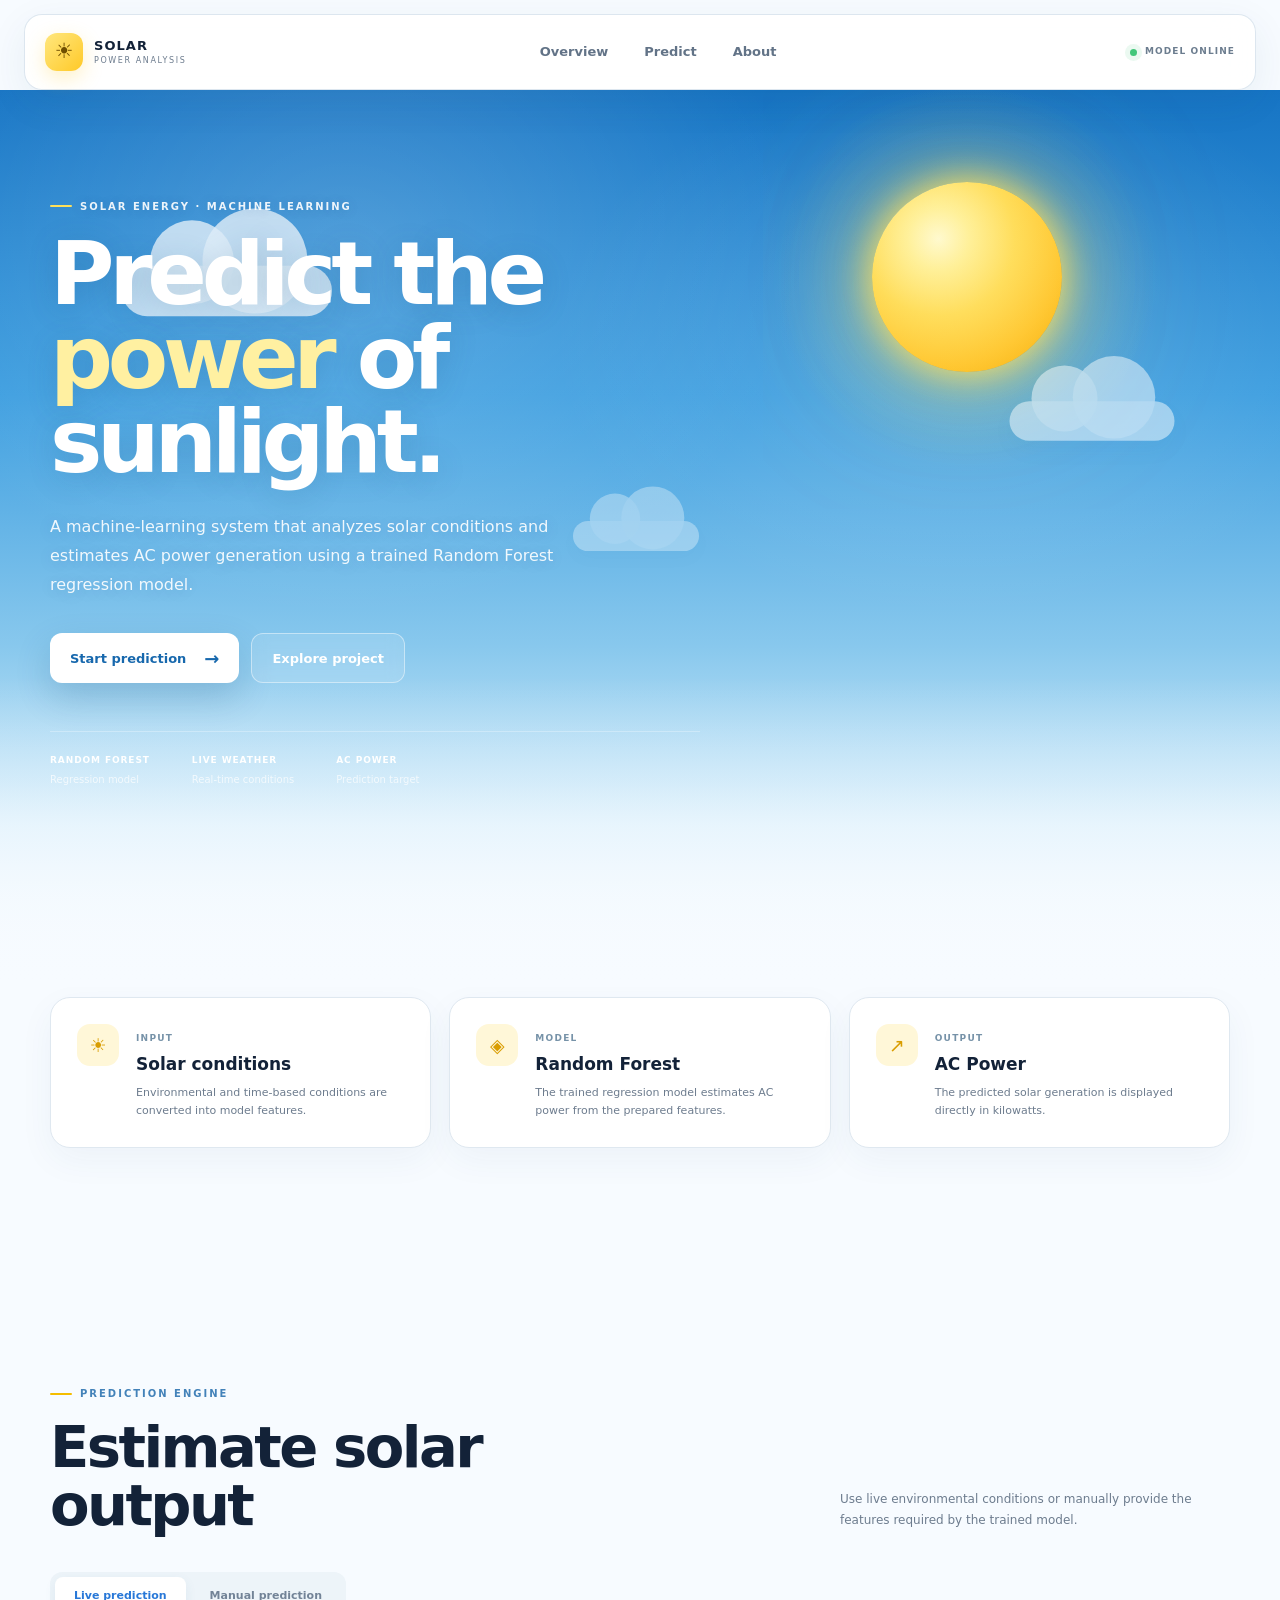
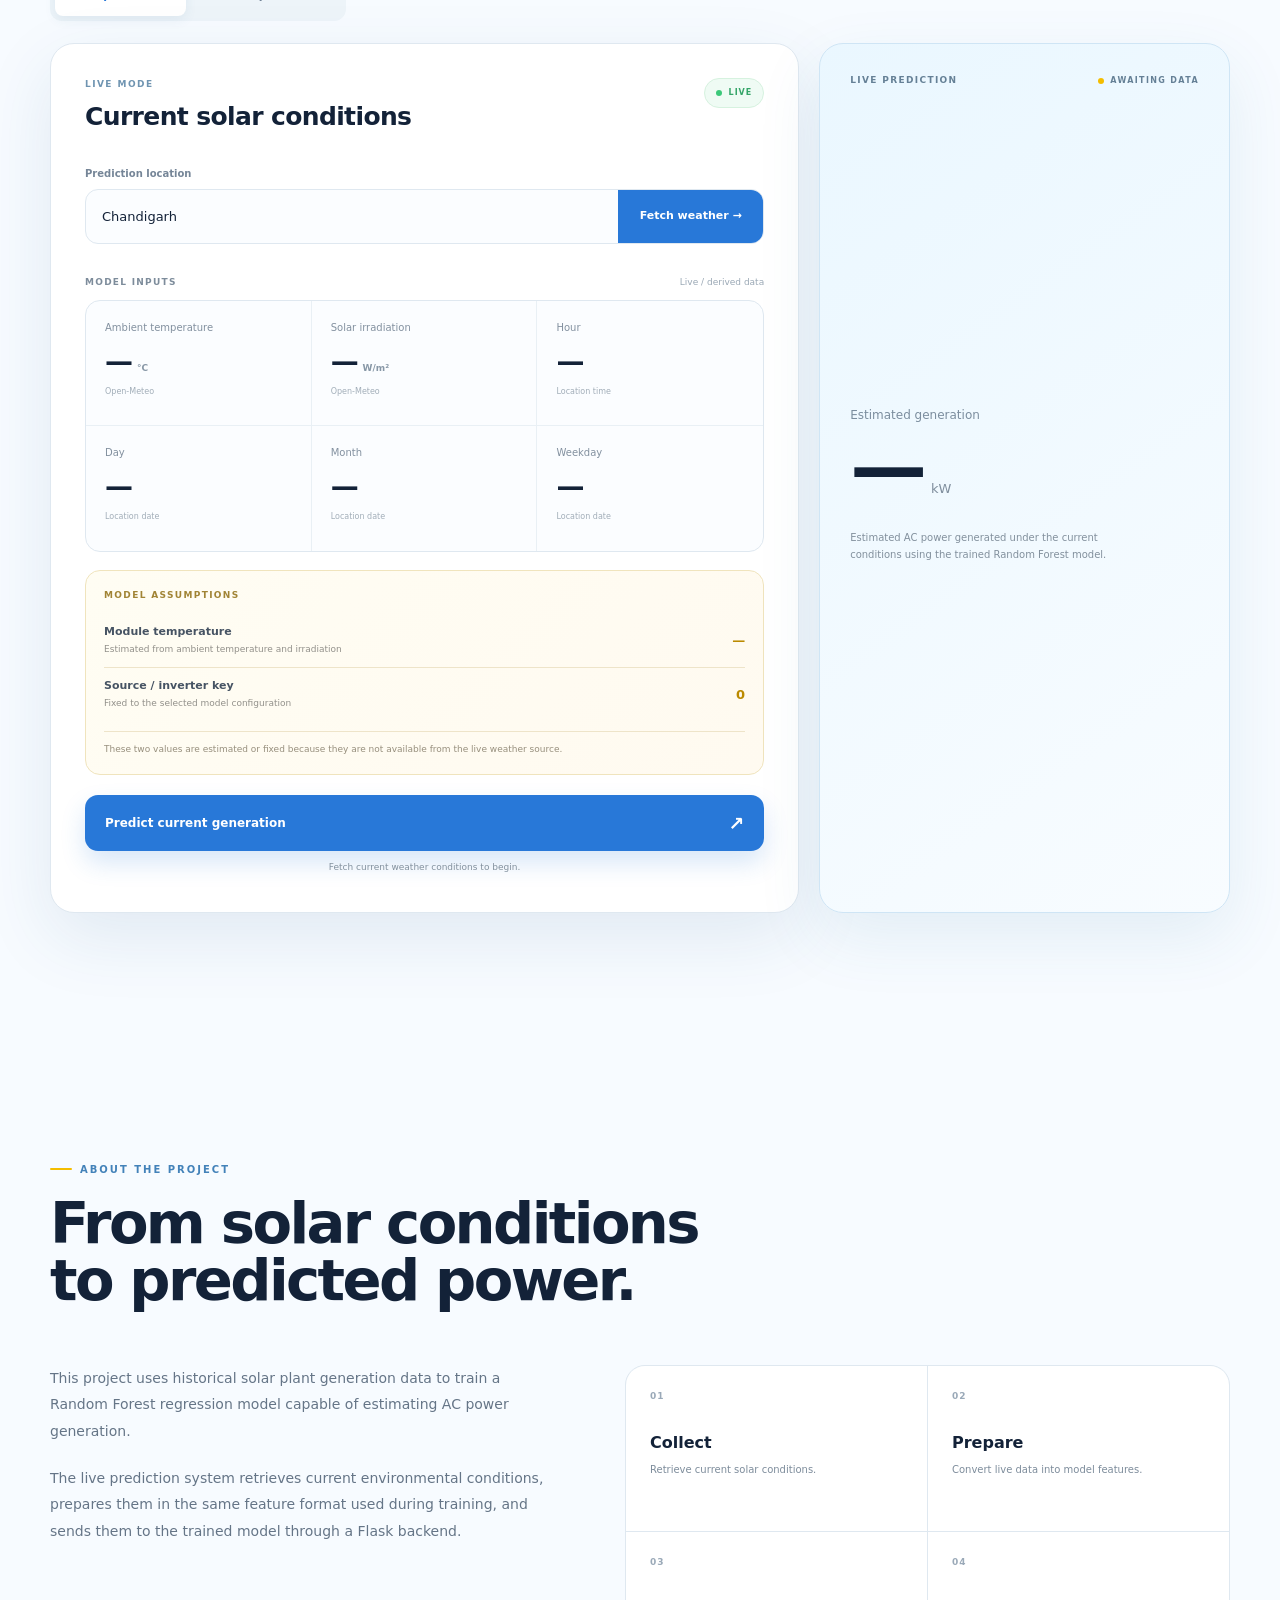
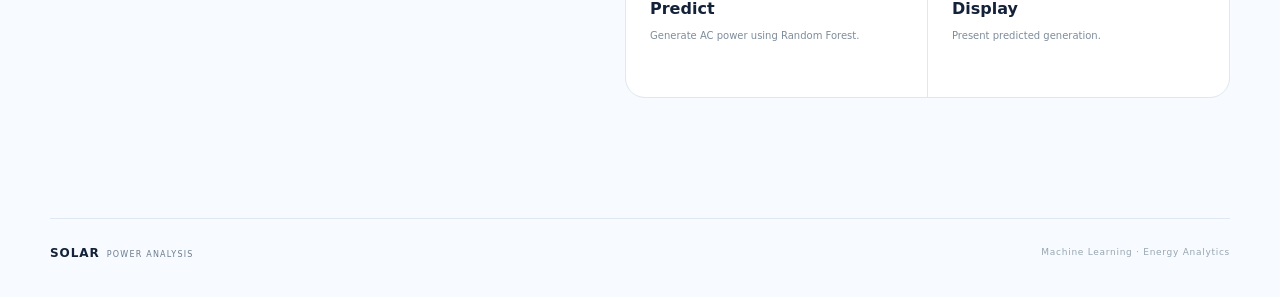
==== frontend/index.html @ efbb0b4e "Add" ====
<!DOCTYPE html>
<html lang="en">

<head>
    <meta charset="UTF-8">
    <meta name="viewport" content="width=device-width, initial-scale=1.0">

    <title>Solar Power Generation Analysis</title>

    <link rel="stylesheet" href="style.css">
</head>

<body>

    <!-- =========================
         NAVIGATION
    ========================== -->

    <header class="navbar">

        <a href="#overview" class="brand">

            <div class="brand-icon">
                ☀
            </div>

            <div class="brand-text">
                <strong>SOLAR</strong>
                <span>POWER ANALYSIS</span>
            </div>

        </a>


        <nav class="nav-links">

            <a href="#overview">
                Overview
            </a>

            <a href="#prediction">
                Predict
            </a>

            <a href="#about">
                About
            </a>

        </nav>


        <div class="nav-status">
            <span></span>
            MODEL ONLINE
        </div>

    </header>


    <main>

        <!-- =========================
             HERO / OVERVIEW
        ========================== -->

        <section class="hero" id="overview">

            <!-- Sky background -->

            <div class="hero-sky"></div>


            <!-- Sun -->

            <div class="hero-sun">

                <div class="hero-sun-glow"></div>

            </div>


            <!-- Clouds -->

            <div class="hero-cloud hero-cloud-one"></div>

            <div class="hero-cloud hero-cloud-two"></div>

            <div class="hero-cloud hero-cloud-three"></div>


            <!-- Hero content -->

            <div class="hero-content">

                <div class="eyebrow">
                    SOLAR ENERGY · MACHINE LEARNING
                </div>


                <h1>
                    Predict the
                    <span>power</span>
                    of sunlight.
                </h1>


                <p class="hero-description">
                    A machine-learning system that analyzes solar
                    conditions and estimates AC power generation
                    using a trained Random Forest regression model.
                </p>


                <div class="hero-actions">

                    <a
                        href="#prediction"
                        class="primary-button">

                        Start prediction

                        <span>→</span>

                    </a>


                    <a
                        href="#about"
                        class="secondary-button">

                        Explore project

                    </a>

                </div>


                <div class="hero-meta">

                    <div>

                        <strong>
                            RANDOM FOREST
                        </strong>

                        <span>
                            Regression model
                        </span>

                    </div>


                    <div>

                        <strong>
                            LIVE WEATHER
                        </strong>

                        <span>
                            Real-time conditions
                        </span>

                    </div>


                    <div>

                        <strong>
                            AC POWER
                        </strong>

                        <span>
                            Prediction target
                        </span>

                    </div>

                </div>

            </div>

        </section>


        <!-- =========================
             OVERVIEW CARDS
        ========================== -->

        <section class="overview-cards">

            <div class="overview-card">

                <div class="overview-icon">
                    ☀
                </div>

                <div>

                    <span>
                        INPUT
                    </span>

                    <h3>
                        Solar conditions
                    </h3>

                    <p>
                        Environmental and time-based conditions
                        are converted into model features.
                    </p>

                </div>

            </div>


            <div class="overview-card">

                <div class="overview-icon">
                    ◈
                </div>

                <div>

                    <span>
                        MODEL
                    </span>

                    <h3>
                        Random Forest
                    </h3>

                    <p>
                        The trained regression model estimates
                        AC power from the prepared features.
                    </p>

                </div>

            </div>


            <div class="overview-card">

                <div class="overview-icon">
                    ↗
                </div>

                <div>

                    <span>
                        OUTPUT
                    </span>

                    <h3>
                        AC Power
                    </h3>

                    <p>
                        The predicted solar generation is displayed
                        directly in kilowatts.
                    </p>

                </div>

            </div>

        </section>


        <!-- =========================
             PREDICTION
        ========================== -->

        <section
            class="prediction-section"
            id="prediction">


            <div class="section-intro">

                <div>

                    <div class="eyebrow">
                        PREDICTION ENGINE
                    </div>

                    <h2>
                        Estimate solar output
                    </h2>

                </div>


                <p>
                    Use live environmental conditions or manually
                    provide the features required by the trained model.
                </p>

            </div>


            <!-- =========================
                 TABS
            ========================== -->

            <div class="prediction-tabs">

                <button
                    class="prediction-tab active"
                    data-mode="live"
                    type="button">

                    Live prediction

                </button>


                <button
                    class="prediction-tab"
                    data-mode="manual"
                    type="button">

                    Manual prediction

                </button>

            </div>


            <!-- =========================
                 LIVE PANEL
            ========================== -->

            <div
                class="prediction-panel active"
                id="live-panel">


                <div class="prediction-layout">


                    <!-- =========================
                         LIVE INPUT CARD
                    ========================== -->

                    <div class="live-input-card">


                        <div class="card-top">

                            <div>

                                <span class="card-label">
                                    LIVE MODE
                                </span>

                                <h3>
                                    Current solar conditions
                                </h3>

                            </div>


                            <span class="live-badge">

                                <i></i>

                                LIVE

                            </span>

                        </div>


                        <!-- Location -->

                        <label class="field-label">
                            Prediction location
                        </label>


                        <div class="location-control">

                            <input
                                type="text"
                                id="location"
                                value="Chandigarh"
                                placeholder="Enter city">


                            <button
                                id="weatherButton"
                                type="button">

                                Fetch weather

                                <span>
                                    →
                                </span>

                            </button>

                        </div>


                        <!-- Model input heading -->

                        <div class="data-heading">

                            <div>
                                MODEL INPUTS
                            </div>

                            <span>
                                Live / derived data
                            </span>

                        </div>


                        <!-- =========================
                             INPUT GRID
                        ========================== -->

                        <div class="input-data-grid">


                            <!-- Ambient Temperature -->

                            <div class="live-data-item">

                                <span>
                                    Ambient temperature
                                </span>

                                <strong>

                                    <b id="liveTemperature">
                                        —
                                    </b>

                                    <small>
                                        °C
                                    </small>

                                </strong>

                                <em>
                                    Open-Meteo
                                </em>

                            </div>


                            <!-- Irradiation -->

                            <div class="live-data-item">

                                <span>
                                    Solar irradiation
                                </span>

                                <strong>

                                    <b id="liveIrradiation">
                                        —
                                    </b>

                                    <small>
                                        W/m²
                                    </small>

                                </strong>

                                <em>
                                    Open-Meteo
                                </em>

                            </div>


                            <!-- Hour -->

                            <div class="live-data-item">

                                <span>
                                    Hour
                                </span>

                                <strong>

                                    <b id="liveHour">
                                        —
                                    </b>

                                </strong>

                                <em>
                                    Location time
                                </em>

                            </div>


                            <!-- Day -->

                            <div class="live-data-item">

                                <span>
                                    Day
                                </span>

                                <strong>

                                    <b id="liveDay">
                                        —
                                    </b>

                                </strong>

                                <em>
                                    Location date
                                </em>

                            </div>


                            <!-- Month -->

                            <div class="live-data-item">

                                <span>
                                    Month
                                </span>

                                <strong>

                                    <b id="liveMonth">
                                        —
                                    </b>

                                </strong>

                                <em>
                                    Location date
                                </em>

                            </div>


                            <!-- Weekday -->

                            <div class="live-data-item">

                                <span>
                                    Weekday
                                </span>

                                <strong>

                                    <b id="liveWeekday">
                                        —
                                    </b>

                                </strong>

                                <em>
                                    Location date
                                </em>

                            </div>

                        </div>


                        <!-- =========================
                             ASSUMPTIONS
                        ========================== -->

                        <div class="assumption-box">


                            <div class="assumption-title">
                                MODEL ASSUMPTIONS
                            </div>


                            <!-- Module temperature -->

                            <div class="assumption-item">

                                <div>

                                    <strong>
                                        Module temperature
                                    </strong>

                                    <span>
                                        Estimated from ambient
                                        temperature and irradiation
                                    </span>

                                </div>

                                <b
                                    id="assumedModuleTemperature">
                                    —
                                </b>

                            </div>


                            <!-- Source key -->

                            <div class="assumption-item">

                                <div>

                                    <strong>
                                        Source / inverter key
                                    </strong>

                                    <span>
                                        Fixed to the selected
                                        model configuration
                                    </span>

                                </div>

                                <b id="assumedSourceKey">
                                    0
                                </b>

                            </div>


                            <p class="assumption-note">

                                These two values are estimated or fixed
                                because they are not available from the
                                live weather source.

                            </p>

                        </div>


                        <!-- Prediction button -->

                        <button
                            class="large-predict-button"
                            id="livePredict"
                            type="button">

                            <span>
                                Predict current generation
                            </span>

                            <span>
                                ↗
                            </span>

                        </button>


                        <p
                            class="live-message"
                            id="liveMessage">

                            Fetch current weather conditions
                            to begin.

                        </p>

                    </div>


                    <!-- =========================
                         LIVE RESULT
                    ========================== -->

                    <div class="prediction-result">


                        <div class="result-top">

                            <span>
                                LIVE PREDICTION
                            </span>


                            <div>

                                <i></i>

                                AWAITING DATA

                            </div>

                        </div>


                        <div class="result-content">

                            <span class="result-caption">
                                Estimated generation
                            </span>


                            <div class="result-number">

                                <strong id="liveResult">
                                    —
                                </strong>

                                <span>
                                    kW
                                </span>

                            </div>


                            <p>
                                Estimated AC power generated under
                                the current conditions using the
                                trained Random Forest model.
                            </p>

                        </div>

                    </div>

                </div>

            </div>


            <!-- =========================
                 MANUAL PANEL
            ========================== -->

            <div
                class="prediction-panel"
                id="manual-panel">


                <div class="manual-layout">


                    <!-- Manual input -->

                    <div class="manual-card">


                        <div class="card-top">

                            <div>

                                <span class="card-label">
                                    MANUAL MODE
                                </span>

                                <h3>
                                    Enter model inputs
                                </h3>

                            </div>


                            <span class="card-number">
                                02
                            </span>

                        </div>


                        <div class="manual-grid">


                            <!-- Ambient -->

                            <div class="manual-field">

                                <label>
                                    Ambient temperature
                                </label>

                                <div>

                                    <input
                                        type="number"
                                        id="ambientTemperature"
                                        placeholder="Enter temperature"
                                        step="0.1">

                                    <span>
                                        °C
                                    </span>

                                </div>

                            </div>


                            <!-- Module -->

                            <div class="manual-field">

                                <label>
                                    Module temperature
                                </label>

                                <div>

                                    <input
                                        type="number"
                                        id="moduleTemperature"
                                        placeholder="Enter temperature"
                                        step="0.1">

                                    <span>
                                        °C
                                    </span>

                                </div>

                            </div>


                            <!-- Irradiation -->

                            <div class="manual-field">

                                <label>
                                    Irradiation
                                </label>

                                <div>

                                    <input
                                        type="number"
                                        id="irradiation"
                                        placeholder="0.00 – 1.22"
                                        step="0.01">

                                    <span>
                                        kW/m²
                                    </span>

                                </div>

                            </div>


                            <!-- Hour -->

                            <div class="manual-field">

                                <label>
                                    Hour
                                </label>

                                <div>

                                    <input
                                        type="number"
                                        id="hour"
                                        placeholder="0 – 23"
                                        min="0"
                                        max="23">

                                </div>

                            </div>


                            <!-- Day -->

                            <div class="manual-field">

                                <label>
                                    Day
                                </label>

                                <div>

                                    <input
                                        type="number"
                                        id="day"
                                        placeholder="1 – 31"
                                        min="1"
                                        max="31">

                                </div>

                            </div>


                            <!-- Month -->

                            <div class="manual-field">

                                <label>
                                    Month
                                </label>

                                <div>

                                    <input
                                        type="number"
                                        id="month"
                                        placeholder="1 – 12"
                                        min="1"
                                        max="12">

                                </div>

                            </div>


                            <!-- Weekday -->

                            <div class="manual-field">

                                <label>
                                    Weekday
                                </label>

                                <div>

                                    <input
                                        type="number"
                                        id="weekday"
                                        placeholder="0 – 6"
                                        min="0"
                                        max="6">

                                </div>

                            </div>


                            <!-- Weekend -->

                            <div class="manual-field">

                                <label>
                                    Weekend
                                </label>

                                <div>

                                    <select id="isWeekend">

                                        <option
                                            value=""
                                            selected
                                            disabled>

                                            Select

                                        </option>

                                        <option value="0">
                                            No — weekday
                                        </option>

                                        <option value="1">
                                            Yes — weekend
                                        </option>

                                    </select>

                                </div>

                            </div>


                            <!-- Source key -->

                            <div class="manual-field">

                                <label>
                                    Source key
                                </label>

                                <div>

                                    <input
                                        type="number"
                                        id="sourceKey"
                                        placeholder="Enter source key">

                                </div>

                            </div>

                        </div>


                        <button
                            class="large-predict-button"
                            id="manualPredict"
                            type="button">

                            <span>
                                Run prediction
                            </span>

                            <span>
                                ↗
                            </span>

                        </button>

                    </div>


                    <!-- Manual result -->

                    <div
                        class="prediction-result manual-result-box">


                        <div class="result-top">

                            <span>
                                MODEL OUTPUT
                            </span>


                            <div>

                                <i></i>

                                READY

                            </div>

                        </div>


                        <div class="result-content">

                            <span class="result-caption">
                                Predicted AC power
                            </span>


                            <div class="result-number">

                                <strong id="manualResult">
                                    —
                                </strong>

                                <span>
                                    kW
                                </span>

                            </div>


                            <p id="manualMessage">
                                Enter the model inputs to
                                generate a prediction.
                            </p>

                        </div>

                    </div>

                </div>

            </div>

        </section>


        <!-- =========================
             ABOUT
        ========================== -->

        <section
            class="about-section"
            id="about">


            <div class="about-heading">

                <div class="eyebrow">
                    ABOUT THE PROJECT
                </div>


                <h2>
                    From solar conditions
                    to predicted power.
                </h2>

            </div>


            <div class="about-grid">


                <div class="about-main">

                    <p>
                        This project uses historical solar plant
                        generation data to train a Random Forest
                        regression model capable of estimating
                        AC power generation.
                    </p>


                    <p>
                        The live prediction system retrieves current
                        environmental conditions, prepares them in
                        the same feature format used during training,
                        and sends them to the trained model through
                        a Flask backend.
                    </p>

                </div>


                <div class="about-steps">


                    <div>

                        <span>
                            01
                        </span>

                        <strong>
                            Collect
                        </strong>

                        <p>
                            Retrieve current solar conditions.
                        </p>

                    </div>


                    <div>

                        <span>
                            02
                        </span>

                        <strong>
                            Prepare
                        </strong>

                        <p>
                            Convert live data into model features.
                        </p>

                    </div>


                    <div>

                        <span>
                            03
                        </span>

                        <strong>
                            Predict
                        </strong>

                        <p>
                            Generate AC power using Random Forest.
                        </p>

                    </div>


                    <div>

                        <span>
                            04
                        </span>

                        <strong>
                            Display
                        </strong>

                        <p>
                            Present predicted generation.
                        </p>

                    </div>

                </div>

            </div>

        </section>

    </main>


    <!-- =========================
         FOOTER
    ========================== -->

    <footer>

        <div>

            <strong>
                SOLAR
            </strong>

            <span>
                POWER ANALYSIS
            </span>

        </div>


        <p>
            Machine Learning · Energy Analytics
        </p>

    </footer>


    <script src="script.js"></script>

</body>

</html>
---- frontend/style.css ----
/* =========================================
   RESET
========================================= */

* {
    margin: 0;
    padding: 0;
    box-sizing: border-box;
}

html {
    scroll-behavior: auto;
}

body {
    font-family:
        Inter,
        ui-sans-serif,
        system-ui,
        -apple-system,
        BlinkMacSystemFont,
        "Segoe UI",
        sans-serif;

    background: #f7fbff;

    color: #132238;

    line-height: 1.5;

    overflow-x: hidden;
}

a {
    color: inherit;
    text-decoration: none;
}

button,
input,
select {
    font: inherit;
}


/* =========================================
   VARIABLES
========================================= */

:root {

    --navy: #132238;

    --blue: #2878d8;

    --blue-dark: #1559ad;

    --sky: #eaf6ff;

    --sky-2: #d9efff;

    --yellow: #ffd84d;

    --yellow-dark: #f4bd00;

    --white: #ffffff;

    --text: #132238;

    --muted: #6d7c8e;

    --border: #dfe8f0;

    --border-light: #e9f0f5;

    --shadow:
        0 24px 70px rgba(25, 76, 125, 0.10);

    --radius: 24px;
}


/* =========================================
   SECTIONS
========================================= */

section {
    width: min(1180px, calc(100% - 48px));

    margin: 0 auto;
}


/* =========================================
   NAVBAR
========================================= */

.navbar {

    width: min(
        1280px,
        calc(100% - 48px)
    );

    height: 76px;

    margin: 14px auto 0;

    padding: 0 20px;

    display: flex;

    align-items: center;

    justify-content: space-between;

    position: sticky;

    top: 14px;

    z-index: 100;

    background:
        rgba(255, 255, 255, 0.90);

    backdrop-filter: blur(18px);

    -webkit-backdrop-filter: blur(18px);

    border:
        1px solid rgba(
            214,
            226,
            237,
            0.85
        );

    border-radius: 18px;

    box-shadow:
        0 12px 40px
        rgba(31, 71, 105, 0.07);
}


.brand {

    display: flex;

    align-items: center;

    gap: 11px;
}


.brand-icon {

    width: 38px;
    height: 38px;

    display: grid;

    place-items: center;

    border-radius: 12px;

    background:
        linear-gradient(
            135deg,
            #ffe77e,
            #ffc928
        );

    color: #704f00;

    font-size: 21px;

    box-shadow:
        0 7px 20px
        rgba(255, 203, 50, 0.28);
}


.brand-text {

    display: flex;

    flex-direction: column;

    line-height: 1.05;
}


.brand-text strong {

    font-size: 13px;

    letter-spacing: 0.08em;
}


.brand-text span {

    margin-top: 4px;

    font-size: 8px;

    letter-spacing: 0.20em;

    color: var(--muted);
}


.nav-links {

    display: flex;

    align-items: center;

    gap: 6px;
}


.nav-links a {

    padding:
        9px 15px;

    color: #627387;

    font-size: 13px;

    font-weight: 600;

    border-radius: 10px;

    transition:
        color 0.2s ease,
        background 0.2s ease;
}


.nav-links a:hover {

    color: var(--blue);

    background: #edf7ff;
}


.nav-status {

    display: flex;

    align-items: center;

    gap: 8px;

    font-size: 9px;

    font-weight: 700;

    letter-spacing: 0.12em;

    color: #6c7d8f;
}


.nav-status span {

    width: 7px;
    height: 7px;

    border-radius: 50%;

    background: #42c77a;

    box-shadow:
        0 0 0 5px
        rgba(66, 199, 122, 0.10);
}


/* =========================================
   HERO
========================================= */

.hero {

    position: relative;

    width: 100%;

    min-height: 720px;

    margin: 0;

    overflow: hidden;

    display: flex;

    align-items: center;

    padding:
        100px
        max(48px, calc((100vw - 1180px) / 2));

    background:
        linear-gradient(
            180deg,
            #1674c4 0%,
            #3f9fe0 34%,
            #88c8ed 62%,
            #d9effb 82%,
            #f7fbff 100%
        );
}


/* atmospheric fade */

.hero::after {

    content: "";

    position: absolute;

    left: 0;
    right: 0;
    bottom: 0;

    height: 310px;

    background:
        linear-gradient(
            180deg,
            transparent 0%,
            rgba(
                247,
                251,
                255,
                0.30
            ) 35%,
            rgba(
                247,
                251,
                255,
                0.82
            ) 72%,
            #f7fbff 100%
        );

    z-index: 3;

    pointer-events: none;
}


/* subtle sky atmosphere */

.hero-sky {

    position: absolute;

    inset: 0;

    background:
        radial-gradient(
            ellipse at 27% 18%,
            rgba(
                255,
                255,
                255,
                0.18
            ),
            transparent 35%
        ),

        radial-gradient(
            ellipse at 75% 28%,
            rgba(
                255,
                255,
                255,
                0.13
            ),
            transparent 30%
        );

    z-index: 0;
}


/* =========================================
   SUN
========================================= */

.hero-sun {

    position: absolute;

    width: 190px;
    height: 190px;

    top: 92px;

    right: 17%;

    border-radius: 50%;

    background:
        radial-gradient(
            circle at 35% 30%,
            #fffde0 0%,
            #fff2a1 17%,
            #ffdc58 42%,
            #ffc42c 70%,
            #f4a800 100%
        );

    box-shadow:
        0 0 35px
        rgba(255, 225, 93, 0.95),

        0 0 95px
        rgba(255, 216, 74, 0.52),

        0 0 180px
        rgba(255, 225, 101, 0.27);

    z-index: 1;
}


.hero-sun-glow {

    position: absolute;

    inset: -100px;

    border-radius: 50%;

    background:
        radial-gradient(
            circle,
            rgba(
                255,
                231,
                119,
                0.22
            ),

            rgba(
                255,
                225,
                91,
                0.08
            ) 42%,

            transparent 70%
        );
}


/* =========================================
   CLOUDS
========================================= */

.hero-cloud {

    position: absolute;

    width: 300px;
    height: 72px;

    border-radius: 100px;

    background:
        rgba(
            255,
            255,
            255,
            0.82
        );

    filter: blur(1px);

    box-shadow:
        0 18px 40px
        rgba(
            35,
            103,
            151,
            0.08
        );

    z-index: 2;

    opacity: 0.82;
}


.hero-cloud::before,
.hero-cloud::after {

    content: "";

    position: absolute;

    border-radius: 50%;

    background: inherit;
}


.hero-cloud::before {

    width: 120px;
    height: 120px;

    left: 40px;

    bottom: 17px;
}


.hero-cloud::after {

    width: 150px;
    height: 150px;

    left: 115px;

    bottom: 4px;
}


.hero-cloud-one {

    top: 165px;

    left: 6%;

    transform:
        scale(0.70);
}


.hero-cloud-two {

    top: 295px;

    right: 3%;

    transform:
        scale(0.55);

    opacity: 0.58;
}


.hero-cloud-three {

    top: 410px;

    left: 38%;

    transform:
        scale(0.42);

    opacity: 0.40;
}


/* =========================================
   HERO CONTENT
========================================= */

.hero-content {

    position: relative;

    z-index: 5;

    width: min(
        650px,
        100%
    );

    padding-bottom: 100px;
}


.eyebrow {

    display: inline-flex;

    align-items: center;

    gap: 8px;

    margin-bottom: 18px;

    font-size: 10px;

    font-weight: 800;

    letter-spacing: 0.20em;

    color: #4382b9;
}


.eyebrow::before {

    content: "";

    width: 22px;
    height: 2px;

    border-radius: 20px;

    background:
        var(--yellow-dark);
}


.hero .eyebrow {

    color:
        rgba(
            255,
            255,
            255,
            0.90
        );

    text-shadow:
        0 1px 12px
        rgba(
            22,
            75,
            117,
            0.18
        );
}


.hero .eyebrow::before {

    background:
        #ffe05a;
}


.hero h1 {

    max-width: 700px;

    font-size:
        clamp(
            55px,
            7vw,
            88px
        );

    line-height: 0.96;

    letter-spacing: -0.06em;

    font-weight: 760;

    color: white;

    text-shadow:
        0 5px 30px
        rgba(
            24,
            80,
            123,
            0.20
        );
}


.hero h1 span {

    color:
        #fff0a1;
}


.hero-description {

    max-width: 530px;

    margin-top: 28px;

    color:
        rgba(
            255,
            255,
            255,
            0.90
        );

    font-size: 16px;

    line-height: 1.8;

    text-shadow:
        0 2px 15px
        rgba(
            30,
            81,
            120,
            0.18
        );
}


/* =========================================
   HERO BUTTONS
========================================= */

.hero-actions {

    display: flex;

    align-items: center;

    gap: 12px;

    margin-top: 34px;
}


.primary-button,
.secondary-button {

    display: inline-flex;

    align-items: center;

    justify-content: center;

    min-height: 50px;

    padding:
        0 20px;

    border-radius: 12px;

    font-size: 13px;

    font-weight: 750;

    transition:
        transform 0.25s ease,
        box-shadow 0.25s ease,
        background 0.25s ease;
}


.hero .primary-button {

    gap: 18px;

    background:
        white;

    color:
        #1768ad;

    box-shadow:
        0 14px 35px
        rgba(
            14,
            74,
            119,
            0.20
        );
}


.hero .primary-button:hover {

    transform:
        translateY(-2px);

    background:
        #fffbea;
}


.hero .primary-button span {

    font-size: 18px;
}


.hero .secondary-button {

    background:
        rgba(
            255,
            255,
            255,
            0.13
        );

    color:
        white;

    border:
        1px solid
        rgba(
            255,
            255,
            255,
            0.45
        );

    backdrop-filter:
        blur(8px);
}


.hero .secondary-button:hover {

    transform:
        translateY(-2px);

    background:
        rgba(
            255,
            255,
            255,
            0.22
        );

    color:
        white;
}


/* =========================================
   HERO META
========================================= */

.hero-meta {

    display: flex;

    gap: 42px;

    margin-top: 48px;

    padding-top: 22px;

    border-top:
        1px solid
        rgba(
            255,
            255,
            255,
            0.28
        );
}


.hero-meta div {

    display: flex;

    flex-direction: column;
}


.hero-meta strong {

    color:
        white;

    font-size: 9px;

    letter-spacing:
        0.10em;
}


.hero-meta span {

    margin-top: 4px;

    color:
        rgba(
            255,
            255,
            255,
            0.72
        );

    font-size: 10px;
}


/* =========================================
   OVERVIEW CARDS
========================================= */

.overview-cards {

    display: grid;

    grid-template-columns:
        repeat(
            3,
            1fr
        );

    gap: 18px;

    padding-top: 10px;

    padding-bottom: 120px;
}


.overview-card {

    display: flex;

    gap: 17px;

    padding: 26px;

    background:
        white;

    border:
        1px solid
        var(--border);

    border-radius: 20px;

    box-shadow:
        0 12px 35px
        rgba(
            34,
            79,
            116,
            0.05
        );
}


.overview-icon {

    flex:
        0 0 42px;

    width: 42px;
    height: 42px;

    display: grid;

    place-items: center;

    border-radius: 13px;

    background:
        #fff7d8;

    color:
        #d99d00;

    font-size: 19px;
}


.overview-card span {

    font-size: 9px;

    font-weight: 800;

    letter-spacing: 0.14em;

    color:
        #7692a8;
}


.overview-card h3 {

    margin-top: 4px;

    font-size: 17px;
}


.overview-card p {

    margin-top: 7px;

    font-size: 11px;

    line-height: 1.65;

    color:
        var(--muted);
}


/* =========================================
   PREDICTION SECTION
========================================= */

.prediction-section {

    padding-top: 110px;

    padding-bottom: 130px;
}


.section-intro {

    display: flex;

    align-items: end;

    justify-content: space-between;

    gap: 50px;

    margin-bottom: 38px;
}


.section-intro h2,
.about-heading h2 {

    max-width: 650px;

    font-size:
        clamp(
            38px,
            4.5vw,
            58px
        );

    line-height: 1;

    letter-spacing:
        -0.045em;

    color:
        var(--navy);
}


.section-intro > p {

    max-width: 390px;

    margin-bottom: 4px;

    color:
        var(--muted);

    font-size: 12px;

    line-height: 1.7;
}


/* =========================================
   TABS
========================================= */

.prediction-tabs {

    display: flex;

    gap: 5px;

    width: fit-content;

    padding: 5px;

    margin-bottom: 22px;

    background:
        #edf4f9;

    border-radius: 12px;
}


.prediction-tab {

    border: 0;

    padding:
        11px 19px;

    background:
        transparent;

    border-radius: 8px;

    color:
        #728397;

    font-size: 11px;

    font-weight: 700;

    cursor: pointer;

    transition:
        color 0.2s ease,
        background 0.2s ease,
        box-shadow 0.2s ease;
}


.prediction-tab.active {

    background:
        white;

    color:
        var(--blue);

    box-shadow:
        0 4px 12px
        rgba(
            47,
            96,
            139,
            0.08
        );
}


.prediction-panel {

    display: none;
}


.prediction-panel.active {

    display: block;
}


/* =========================================
   LIVE LAYOUT
========================================= */

.prediction-layout {

    display: grid;

    grid-template-columns:
        minmax(0, 1.55fr)
        minmax(300px, 0.85fr);

    gap: 20px;
}


.live-input-card,
.manual-card {

    padding: 34px;

    background:
        white;

    border:
        1px solid
        var(--border);

    border-radius:
        var(--radius);

    box-shadow:
        var(--shadow);
}


.card-top {

    display: flex;

    justify-content:
        space-between;

    align-items:
        flex-start;

    gap: 20px;

    margin-bottom: 30px;
}


.card-label {

    display: block;

    margin-bottom: 7px;

    font-size: 9px;

    font-weight: 800;

    letter-spacing:
        0.16em;

    color:
        #6f94b1;
}


.card-top h3 {

    font-size: 25px;

    letter-spacing:
        -0.025em;
}


.live-badge {

    display: flex;

    align-items: center;

    gap: 7px;

    padding:
        8px 11px;

    background:
        #effbf4;

    border:
        1px solid
        #d6f2df;

    border-radius:
        30px;

    color:
        #35a568;

    font-size: 8px;

    font-weight: 800;

    letter-spacing:
        0.12em;
}


.live-badge i {

    width: 6px;
    height: 6px;

    border-radius: 50%;

    background:
        #3cc879;
}


/* =========================================
   LOCATION
========================================= */

.field-label {

    display: block;

    margin-bottom: 8px;

    color:
        #758597;

    font-size: 10px;

    font-weight: 700;
}


.location-control {

    display: grid;

    grid-template-columns:
        1fr auto;

    gap: 0;

    margin-bottom: 32px;

    border:
        1px solid
        var(--border);

    border-radius:
        13px;

    overflow: hidden;

    background:
        #fbfdff;
}


.location-control input {

    min-width: 0;

    height: 53px;

    padding:
        0 16px;

    border: 0;

    outline: 0;

    background:
        transparent;

    color:
        var(--navy);

    font-size: 13px;
}


.location-control button {

    min-width: 145px;

    border: 0;

    background:
        var(--blue);

    color:
        white;

    font-size: 11px;

    font-weight: 750;

    cursor: pointer;

    transition:
        background 0.2s ease;
}


.location-control button:hover {

    background:
        var(--blue-dark);
}


.location-control button:disabled {

    opacity: 0.65;

    cursor: wait;
}


/* =========================================
   DATA GRID
========================================= */

.data-heading {

    display: flex;

    justify-content:
        space-between;

    align-items:
        center;

    margin-bottom:
        11px;
}


.data-heading div {

    font-size: 9px;

    font-weight: 800;

    letter-spacing:
        0.14em;

    color:
        #7d8c9b;
}


.data-heading span {

    font-size: 9px;

    color:
        #9aa8b5;
}


.input-data-grid {

    display: grid;

    grid-template-columns:
        repeat(
            3,
            1fr
        );

    border:
        1px solid
        var(--border);

    border-radius:
        15px;

    overflow: hidden;

    background:
        #fbfdff;
}


.live-data-item {

    min-height:
        125px;

    padding:
        19px;

    border-right:
        1px solid
        var(--border-light);

    border-bottom:
        1px solid
        var(--border-light);
}


.live-data-item:nth-child(3n) {

    border-right: 0;
}


.live-data-item:nth-child(n + 4) {

    border-bottom: 0;
}


.live-data-item > span {

    display: block;

    color:
        #82909f;

    font-size:
        10px;
}


.live-data-item strong {

    display: flex;

    align-items:
        baseline;

    gap: 5px;

    margin-top:
        13px;
}


.live-data-item strong b {

    font-size:
        28px;

    line-height: 1;

    letter-spacing:
        -0.04em;

    color:
        var(--navy);
}


.live-data-item strong small {

    font-size:
        9px;

    color:
        #8797a6;
}


.live-data-item em {

    display: block;

    margin-top:
        10px;

    font-size:
        8px;

    font-style:
        normal;

    color:
        #a1adb8;
}


/* =========================================
   ASSUMPTIONS
========================================= */

.assumption-box {

    margin-top:
        18px;

    padding:
        18px;

    background:
        linear-gradient(
            135deg,
            #fffdf3,
            #fffaf0
        );

    border:
        1px solid
        #f0e4bd;

    border-radius:
        15px;
}


.assumption-title {

    margin-bottom:
        11px;

    color:
        #a18435;

    font-size:
        9px;

    font-weight:
        800;

    letter-spacing:
        0.15em;
}


.assumption-item {

    display: flex;

    align-items:
        center;

    justify-content:
        space-between;

    gap:
        20px;

    padding:
        10px 0;
}


.assumption-item
+ .assumption-item {

    border-top:
        1px solid
        #eee4c9;
}


.assumption-item strong {

    display: block;

    font-size:
        11px;

    color:
        #465363;
}


.assumption-item span {

    display: block;

    margin-top:
        3px;

    font-size:
        9px;

    color:
        #92908a;
}


.assumption-item > b {

    color:
        #bb8a00;

    font-size:
        13px;

    white-space:
        nowrap;
}


.assumption-note {

    margin-top:
        10px;

    padding-top:
        10px;

    border-top:
        1px solid
        #eee4c9;

    color:
        #978f7d;

    font-size:
        9px;

    line-height:
        1.6;
}


/* =========================================
   PREDICT BUTTON
========================================= */

.large-predict-button {

    width: 100%;

    min-height:
        56px;

    display:
        flex;

    justify-content:
        space-between;

    align-items:
        center;

    margin-top:
        20px;

    padding:
        0 20px;

    border:
        0;

    border-radius:
        13px;

    background:
        var(--blue);

    color:
        white;

    font-size:
        12px;

    font-weight:
        750;

    cursor:
        pointer;

    box-shadow:
        0 12px 25px
        rgba(
            40,
            120,
            216,
            0.18
        );

    transition:
        transform 0.2s ease,
        background 0.2s ease;
}


.large-predict-button:hover {

    transform:
        translateY(-2px);

    background:
        var(--blue-dark);
}


.large-predict-button:disabled {

    opacity:
        0.65;

    cursor:
        wait;

    transform:
        none;
}


.large-predict-button
span:last-child {

    font-size:
        19px;
}


.live-message {

    min-height:
        17px;

    margin-top:
        10px;

    color:
        #82909d;

    font-size:
        9px;

    text-align:
        center;
}


/* =========================================
   RESULT
========================================= */

.prediction-result {

    min-height:
        500px;

    display:
        flex;

    flex-direction:
        column;

    padding:
        30px;

    border-radius:
        var(--radius);

    background:
        linear-gradient(
            145deg,
            #eaf7ff,
            #f8fcff
        );

    border:
        1px solid
        #cfe5f5;

    box-shadow:
        0 24px 65px
        rgba(
            47,
            113,
            160,
            0.10
        );
}


.result-top {

    display:
        flex;

    align-items:
        center;

    justify-content:
        space-between;

    gap:
        20px;

    color:
        #658096;

    font-size:
        9px;

    font-weight:
        800;

    letter-spacing:
        0.15em;
}


.result-top div {

    display:
        flex;

    align-items:
        center;

    gap:
        6px;

    font-size:
        8px;
}


.result-top i {

    width:
        6px;

    height:
        6px;

    border-radius:
        50%;

    background:
        var(--yellow-dark);
}


.result-content {

    margin-top:
        auto;

    margin-bottom:
        auto;
}


.result-caption {

    display:
        block;

    color:
        #7b8d9e;

    font-size:
        12px;
}


.result-number {

    display:
        flex;

    align-items:
        baseline;

    gap:
        9px;

    margin-top:
        7px;
}


.result-number strong {

    font-size:
        clamp(
            64px,
            6vw,
            92px
        );

    line-height:
        0.95;

    letter-spacing:
        -0.065em;

    color:
        var(--navy);
}


.result-number span {

    font-size:
        13px;

    color:
        #7f8e9d;
}


.result-content p {

    max-width:
        290px;

    margin-top:
        25px;

    color:
        #82909d;

    font-size:
        10px;

    line-height:
        1.7;
}


/* =========================================
   MANUAL
========================================= */

.manual-layout {

    display:
        grid;

    grid-template-columns:
        minmax(0, 1.5fr)
        minmax(300px, 0.8fr);

    gap:
        20px;
}


.card-number {

    width:
        34px;

    height:
        34px;

    display:
        grid;

    place-items:
        center;

    border-radius:
        10px;

    background:
        #edf6ff;

    color:
        var(--blue);

    font-size:
        10px;

    font-weight:
        800;
}


.manual-grid {

    display:
        grid;

    grid-template-columns:
        repeat(
            3,
            1fr
        );

    gap:
        16px;
}


.manual-field label {

    display:
        block;

    margin-bottom:
        7px;

    color:
        #758597;

    font-size:
        10px;

    font-weight:
        700;
}


.manual-field > div {

    display:
        flex;

    align-items:
        center;

    min-height:
        48px;

    padding-right:
        12px;

    border:
        1px solid
        var(--border);

    border-radius:
        11px;

    background:
        #fbfdff;

    overflow:
        hidden;
}


.manual-field input,
.manual-field select {

    width:
        100%;

    min-width:
        0;

    height:
        46px;

    padding:
        0 12px;

    border:
        0;

    outline:
        0;

    background:
        transparent;

    color:
        var(--navy);

    font-size:
        11px;
}


.manual-field
> div
> span {

    color:
        #8b98a5;

    font-size:
        9px;
}


.manual-field select {

    cursor:
        pointer;
}


.manual-field select option {

    background:
        white;

    color:
        var(--navy);
}


/* =========================================
   ABOUT
========================================= */

.about-section {

    padding-top:
        110px;

    padding-bottom:
        120px;
}


.about-heading {

    max-width:
        720px;

    margin-bottom:
        55px;
}


.about-grid {

    display:
        grid;

    grid-template-columns:
        0.9fr 1.1fr;

    gap:
        80px;

    align-items:
        start;
}


.about-main p {

    max-width:
        510px;

    margin-bottom:
        20px;

    color:
        #657587;

    font-size:
        14px;

    line-height:
        1.9;
}


.about-steps {

    display:
        grid;

    grid-template-columns:
        repeat(
            2,
            1fr
        );

    gap:
        1px;

    overflow:
        hidden;

    border:
        1px solid
        var(--border);

    border-radius:
        20px;

    background:
        var(--border);
}


.about-steps > div {

    min-height:
        165px;

    padding:
        24px;

    background:
        white;
}


.about-steps span {

    display:
        block;

    margin-bottom:
        28px;

    color:
        #9aa9b8;

    font-size:
        9px;

    font-weight:
        800;

    letter-spacing:
        0.12em;
}


.about-steps strong {

    font-size:
        16px;
}


.about-steps p {

    margin-top:
        7px;

    color:
        #7d8c9b;

    font-size:
        10px;

    line-height:
        1.6;
}


/* =========================================
   FOOTER
========================================= */

footer {

    width:
        min(
            1180px,
            calc(100% - 48px)
        );

    margin:
        0 auto;

    padding:
        25px 0 35px;

    display:
        flex;

    justify-content:
        space-between;

    align-items:
        center;

    border-top:
        1px solid
        var(--border);
}


footer div {

    display:
        flex;

    align-items:
        baseline;

    gap:
        7px;
}


footer strong {

    font-size:
        12px;

    letter-spacing:
        0.08em;
}


footer div span {

    font-size:
        8px;

    letter-spacing:
        0.15em;

    color:
        var(--muted);
}


footer p {

    color:
        #98a5b1;

    font-size:
        9px;

    letter-spacing:
        0.08em;
}


/* =========================================
   RESPONSIVE
========================================= */

@media (max-width: 950px) {

    .hero {

        min-height:
            720px;

        padding:
            90px 40px 100px;
    }


    .prediction-layout,
    .manual-layout {

        grid-template-columns:
            1fr;
    }


    .prediction-result {

        min-height:
            360px;
    }


    .about-grid {

        grid-template-columns:
            1fr;

        gap:
            45px;
    }

}


@media (max-width: 720px) {

    section {

        width:
            min(
                calc(100% - 28px),
                600px
            );
    }


    .navbar {

        width:
            calc(100% - 28px);

        height:
            64px;

        padding:
            0 12px;
    }


    .nav-links {

        display:
            none;
    }


    .nav-status {

        font-size:
            8px;
    }


    .hero {

        min-height:
            760px;

        padding:
            90px 28px 100px;
    }


    .hero h1 {

        font-size:
            52px;
    }


    .hero-sun {

        width:
            130px;

        height:
            130px;

        top:
            90px;

        right:
            10%;
    }


    .hero-cloud-one {

        left:
            -80px;
    }


    .hero-cloud-two {

        right:
            -100px;
    }


    .hero-content {

        padding-top:
            110px;
    }


    .hero-meta {

        flex-wrap:
            wrap;

        gap:
            20px;
    }


    .overview-cards {

        grid-template-columns:
            1fr;

        padding-bottom:
            70px;
    }


    .section-intro {

        flex-direction:
            column;

        align-items:
            flex-start;

        gap:
            18px;
    }


    .section-intro h2,
    .about-heading h2 {

        font-size:
            40px;
    }


    .prediction-section,
    .about-section {

        padding-top:
            70px;

        padding-bottom:
            75px;
    }


    .live-input-card,
    .manual-card,
    .prediction-result {

        padding:
            22px;
    }


    .input-data-grid {

        grid-template-columns:
            repeat(
                2,
                1fr
            );
    }


    .live-data-item:nth-child(3n) {

        border-right:
            1px solid
            var(--border-light);
    }


    .live-data-item:nth-child(2n) {

        border-right:
            0;
    }


    .live-data-item:nth-child(n + 5) {

        border-bottom:
            0;
    }


    .manual-grid {

        grid-template-columns:
            1fr;
    }


    .location-control {

        grid-template-columns:
            1fr;
    }


    .location-control button {

        min-height:
            48px;
    }


    .about-steps {

        grid-template-columns:
            1fr;
    }


    footer {

        width:
            calc(100% - 28px);

        flex-direction:
            column;

        align-items:
            flex-start;

        gap:
            10px;
    }

}


@media (max-width: 450px) {

    .nav-status {

        display:
            none;
    }


    .hero h1 {

        font-size:
            45px;
    }


    .hero-actions {

        flex-direction:
            column;

        align-items:
            stretch;
    }


    .primary-button,
    .secondary-button {

        width:
            100%;
    }


    .input-data-grid {

        grid-template-columns:
            1fr;
    }


    .live-data-item {

        border-right:
            0 !important;

        border-bottom:
            1px solid
            var(--border-light) !important;
    }


    .live-data-item:last-child {

        border-bottom:
            0 !important;
    }

}
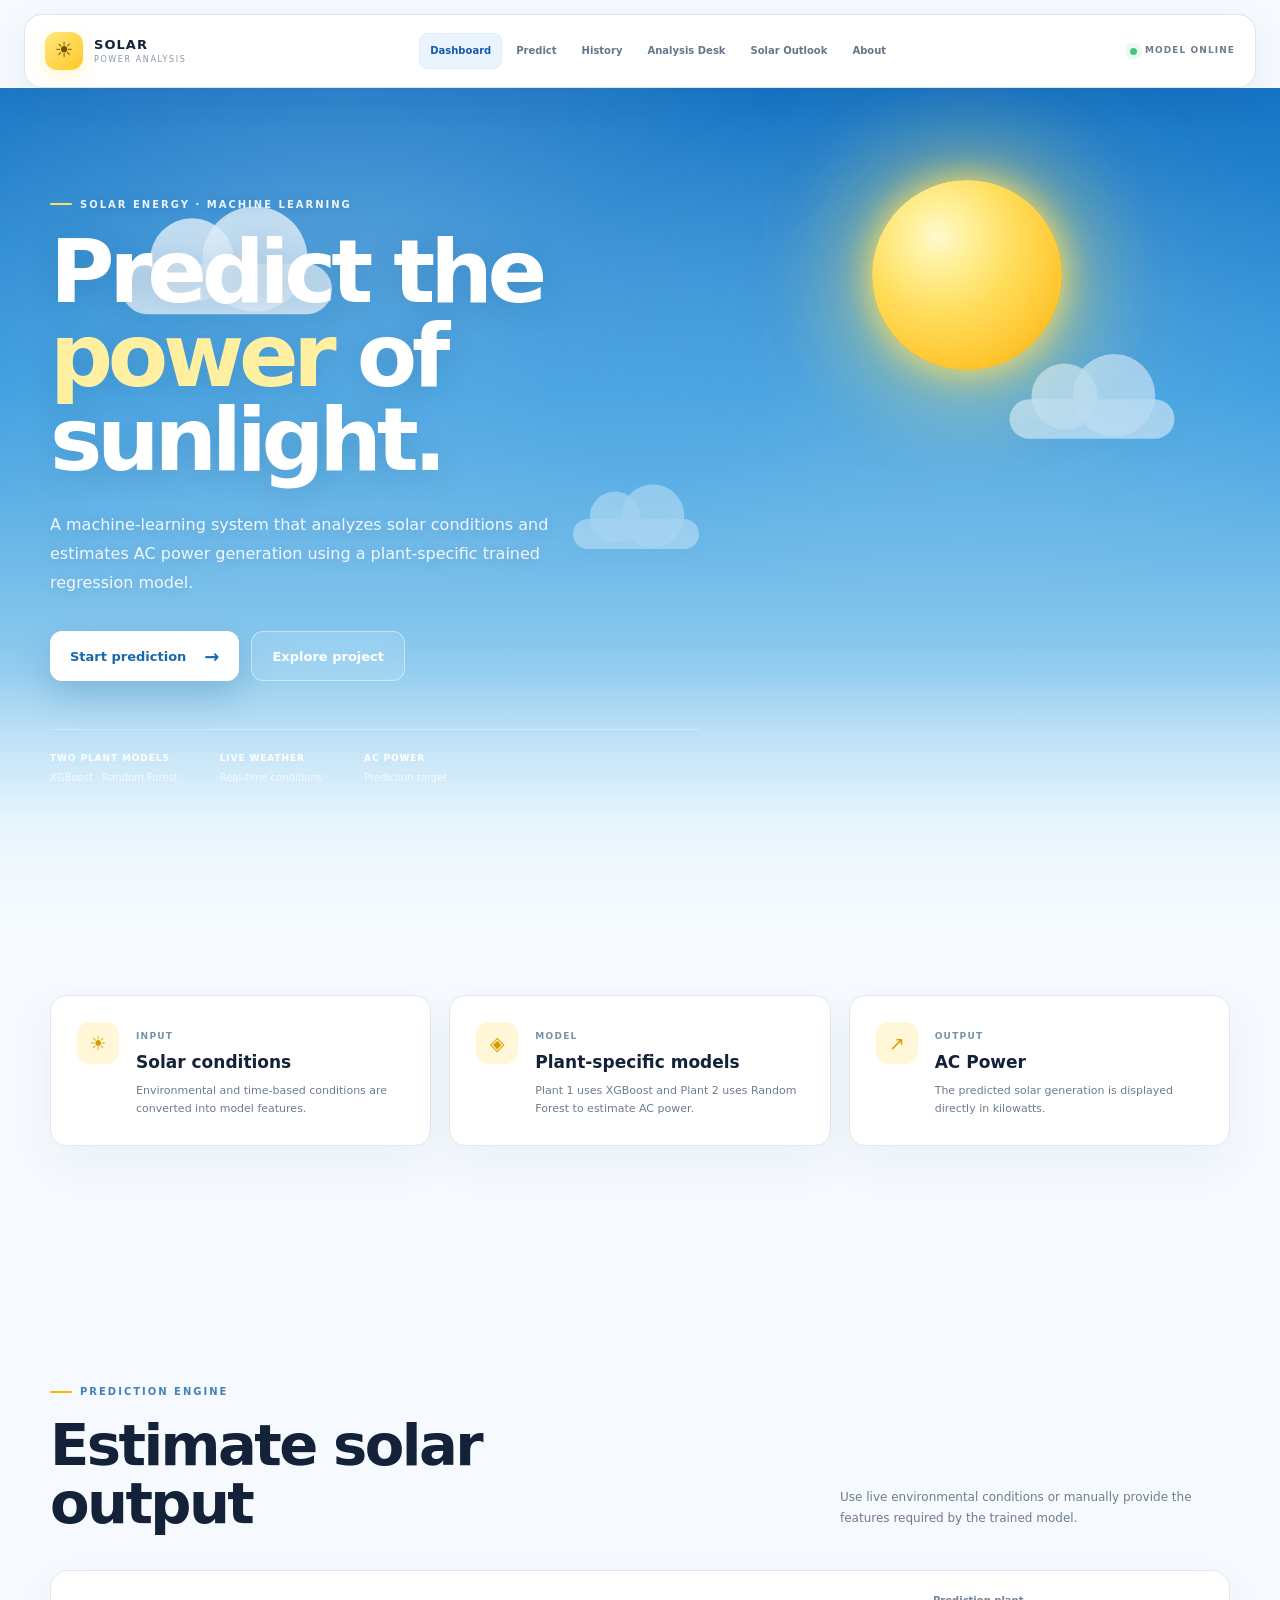
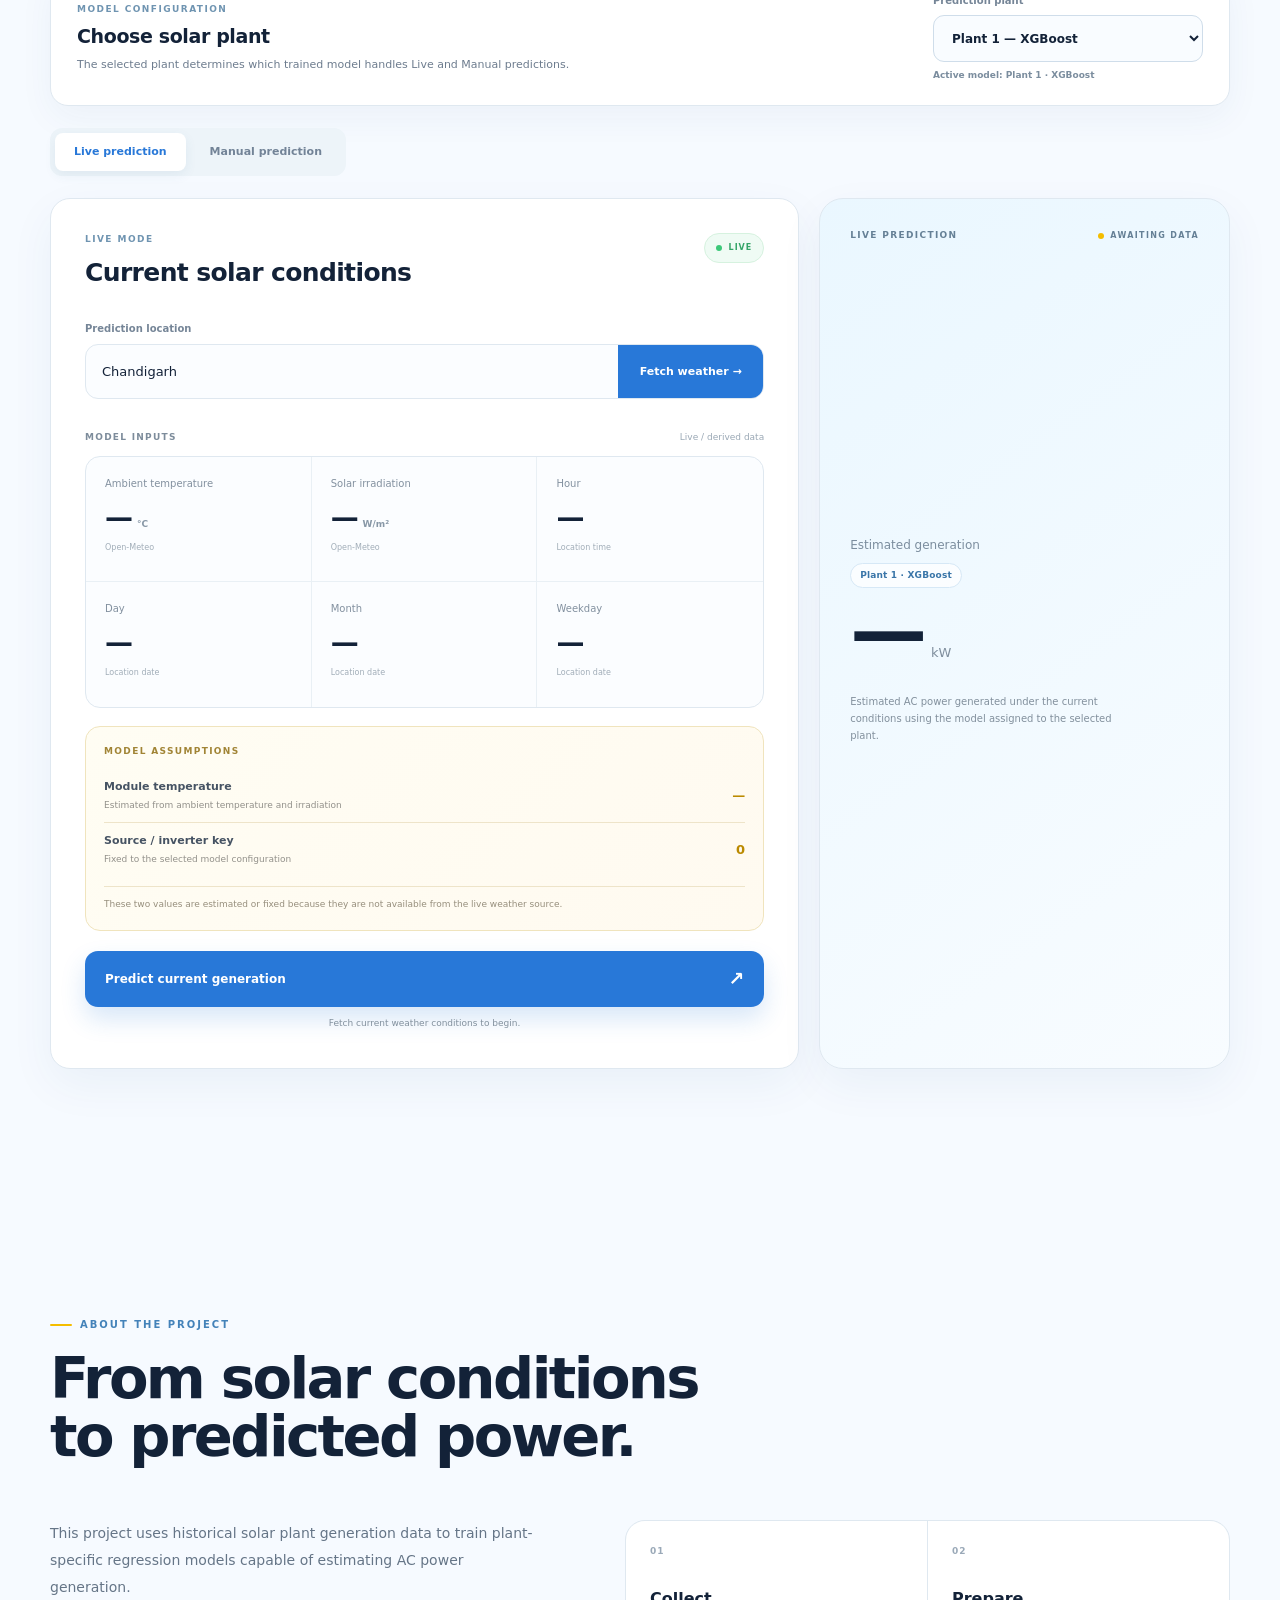
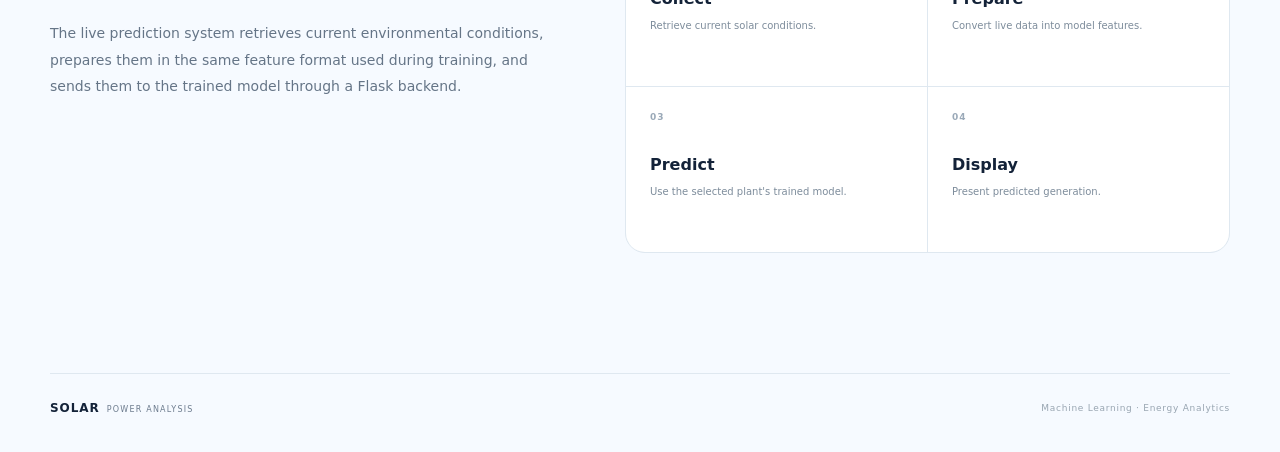
==== commit ff90ff34: "Complete two-plant solar prediction application" ====
--- a/frontend/index.html
+++ b/frontend/index.html
@@ -8,6 +8,7 @@
     <title>Solar Power Generation Analysis</title>
 
     <link rel="stylesheet" href="style.css">
+    <link rel="stylesheet" href="shared-ui.css">
 </head>
 
 <body>
@@ -32,27 +33,15 @@
         </a>
 
 
-        <nav class="nav-links">
-
-            <a href="#overview">
-                Overview
-            </a>
-
-            <a href="#prediction">
-                Predict
-            </a>
-
-            <a href="#about">
-                About
-            </a>
-
+        <nav class="nav-links" aria-label="Main navigation">
+            <a href="#overview" class="active">Dashboard</a>
+            <a href="#prediction">Predict</a>
+            <a href="history.html">History</a>
+            <a href="analysis.html">Analysis Desk</a>
+            <a href="outlook.html">Solar Outlook</a>
+            <a href="#about">About</a>
         </nav>
-
-
-        <div class="nav-status">
-            <span></span>
-            MODEL ONLINE
-        </div>
+        <div class="nav-status"><span></span> MODEL ONLINE</div>
 
     </header>
 
@@ -106,8 +95,8 @@
 
                 <p class="hero-description">
                     A machine-learning system that analyzes solar
-                    conditions and estimates AC power generation
-                    using a trained Random Forest regression model.
+                    conditions and estimates AC power generation using
+                    a plant-specific trained regression model.
                 </p>
 
 
@@ -140,11 +129,11 @@
                     <div>
 
                         <strong>
-                            RANDOM FOREST
+                            TWO PLANT MODELS
                         </strong>
 
                         <span>
-                            Regression model
+                            XGBoost · Random Forest
                         </span>
 
                     </div>
@@ -227,12 +216,12 @@
                     </span>
 
                     <h3>
-                        Random Forest
+                        Plant-specific models
                     </h3>
 
                     <p>
-                        The trained regression model estimates
-                        AC power from the prepared features.
+                        Plant 1 uses XGBoost and Plant 2 uses
+                        Random Forest to estimate AC power.
                     </p>
 
                 </div>
@@ -296,6 +285,30 @@
                     Use live environmental conditions or manually
                     provide the features required by the trained model.
                 </p>
+
+            </div>
+
+
+            <!-- =========================
+                 PLANT / MODEL SELECTOR
+            ========================== -->
+
+            <div class="plant-selection-bar">
+
+                <div class="plant-selection-copy">
+                    <span class="card-label">MODEL CONFIGURATION</span>
+                    <h3>Choose solar plant</h3>
+                    <p>The selected plant determines which trained model handles Live and Manual predictions.</p>
+                </div>
+
+                <div class="plant-selection-control">
+                    <label for="plantSelector">Prediction plant</label>
+                    <select id="plantSelector" name="plant_id">
+                        <option value="1" selected>Plant 1 — XGBoost</option>
+                        <option value="2">Plant 2 — Random Forest</option>
+                    </select>
+                    <span class="plant-model-hint" id="selectedPlantModel">Active model: Plant 1 · XGBoost</span>
+                </div>
 
             </div>
 
@@ -694,7 +707,7 @@
 
                                 <i></i>
 
-                                AWAITING DATA
+                                <span id="liveResultStatus">AWAITING DATA</span>
 
                             </div>
 
@@ -706,6 +719,7 @@
                             <span class="result-caption">
                                 Estimated generation
                             </span>
+                            <span class="result-model-chip" id="liveModelLabel">Plant 1 · XGBoost</span>
 
 
                             <div class="result-number">
@@ -724,7 +738,7 @@
                             <p>
                                 Estimated AC power generated under
                                 the current conditions using the
-                                trained Random Forest model.
+                                model assigned to the selected plant.
                             </p>
 
                         </div>
@@ -1034,7 +1048,7 @@
 
                                 <i></i>
 
-                                READY
+                                <span id="manualResultStatus">READY</span>
 
                             </div>
 
@@ -1046,6 +1060,7 @@
                             <span class="result-caption">
                                 Predicted AC power
                             </span>
+                            <span class="result-model-chip" id="manualModelLabel">Plant 1 · XGBoost</span>
 
 
                             <div class="result-number">
@@ -1108,8 +1123,8 @@
 
                     <p>
                         This project uses historical solar plant
-                        generation data to train a Random Forest
-                        regression model capable of estimating
+                        generation data to train plant-specific
+                        regression models capable of estimating
                         AC power generation.
                     </p>
 
@@ -1173,7 +1188,7 @@
                         </strong>
 
                         <p>
-                            Generate AC power using Random Forest.
+                            Use the selected plant's trained model.
                         </p>
 
                     </div>
--- a/frontend/style.css
+++ b/frontend/style.css
@@ -2727,4 +2727,118 @@
             0 !important;
     }
 
-}+}
+
+
+/* =========================================
+   PLANT / MODEL SELECTOR
+========================================= */
+
+.plant-selection-bar {
+    display: flex;
+    align-items: center;
+    justify-content: space-between;
+    gap: 28px;
+    margin-bottom: 22px;
+    padding: 22px 26px;
+    background: #ffffff;
+    border: 1px solid var(--border);
+    border-radius: 18px;
+    box-shadow: 0 12px 35px rgba(34, 79, 116, 0.05);
+}
+
+.plant-selection-copy {
+    min-width: 0;
+}
+
+.plant-selection-copy .card-label {
+    display: block;
+    margin-bottom: 6px;
+}
+
+.plant-selection-copy h3 {
+    color: var(--navy);
+    font-size: 19px;
+    letter-spacing: -0.02em;
+}
+
+.plant-selection-copy p {
+    max-width: 560px;
+    margin-top: 5px;
+    color: var(--muted);
+    font-size: 11px;
+    line-height: 1.6;
+}
+
+.plant-selection-control {
+    display: flex;
+    flex: 0 0 270px;
+    flex-direction: column;
+    gap: 7px;
+}
+
+.plant-selection-control label {
+    color: #758597;
+    font-size: 10px;
+    font-weight: 750;
+}
+
+.plant-selection-control select {
+    width: 100%;
+    min-height: 47px;
+    padding: 0 14px;
+    border: 1px solid #cfddea;
+    border-radius: 11px;
+    outline: none;
+    background: #f9fcff;
+    color: var(--navy);
+    font-size: 12px;
+    font-weight: 700;
+    cursor: pointer;
+    transition: border-color 0.2s ease, box-shadow 0.2s ease;
+}
+
+.plant-selection-control select:focus {
+    border-color: var(--blue);
+    box-shadow: 0 0 0 3px rgba(40, 120, 216, 0.10);
+}
+
+.plant-selection-control select:disabled {
+    opacity: 0.65;
+    cursor: wait;
+}
+
+.plant-model-hint {
+    color: #7b8d9e;
+    font-size: 9px;
+    font-weight: 650;
+}
+
+.result-model-chip {
+    display: inline-flex;
+    width: fit-content;
+    margin-top: 9px;
+    padding: 5px 9px;
+    border: 1px solid #d6e8f6;
+    border-radius: 20px;
+    background: rgba(255, 255, 255, 0.72);
+    color: #3975a8;
+    font-size: 9px;
+    font-weight: 750;
+    letter-spacing: 0.02em;
+}
+
+@media (max-width: 720px) {
+    .plant-selection-bar {
+        align-items: stretch;
+        flex-direction: column;
+        gap: 17px;
+        padding: 20px;
+    }
+
+    .plant-selection-control {
+        flex-basis: auto;
+        width: 100%;
+    }
+}
+
--- a/frontend/shared-ui.css
+++ b/frontend/shared-ui.css
@@ -0,0 +1,129 @@
+/* SOLAR — shared visual system. Loaded after each page's own stylesheet. */
+:root {
+    --solar-ink: #132238;
+    --solar-blue: #2878d8;
+    --solar-blue-dark: #1559ad;
+    --solar-bg: #f6faff;
+    --solar-muted: #78899a;
+    --solar-border: #dfe8f0;
+    --solar-card-radius: 20px;
+    --solar-shadow: 0 16px 46px rgba(25, 76, 125, 0.055);
+}
+
+html { scroll-behavior: smooth; }
+body {
+    color: var(--solar-ink);
+    background: var(--solar-bg);
+    font-family: Inter, ui-sans-serif, system-ui, -apple-system, BlinkMacSystemFont, "Segoe UI", sans-serif;
+    -webkit-font-smoothing: antialiased;
+    text-rendering: optimizeLegibility;
+}
+
+/* One navigation system across Dashboard, History, Analysis and Outlook */
+.navbar {
+    width: min(1320px, calc(100% - 48px));
+    min-height: 74px;
+    height: auto;
+    margin: 14px auto 0;
+    padding: 10px 20px;
+    display: flex;
+    align-items: center;
+    justify-content: space-between;
+    gap: 18px;
+    position: sticky;
+    top: 12px;
+    z-index: 1000;
+    background: rgba(255, 255, 255, 0.94);
+    border: 1px solid rgba(218, 229, 238, 0.96);
+    border-radius: 18px;
+    box-shadow: 0 12px 36px rgba(27, 66, 101, 0.065);
+    backdrop-filter: blur(18px);
+    -webkit-backdrop-filter: blur(18px);
+}
+.navbar .brand { flex: 0 0 auto; display: flex; align-items: center; gap: 11px; }
+.navbar .brand-icon {
+    width: 38px; height: 38px; display: grid; place-items: center;
+    border-radius: 12px; background: linear-gradient(135deg, #ffe77e, #ffc928);
+    color: #704f00; font-size: 21px; box-shadow: 0 7px 20px rgba(255, 203, 50, 0.22);
+}
+.navbar .brand-text { display: flex; flex-direction: column; line-height: 1.05; }
+.navbar .brand-text strong { font-size: 13px; letter-spacing: .08em; color: var(--solar-ink); }
+.navbar .brand-text span { margin-top: 4px; color: #8796a5; font-size: 8px; letter-spacing: .20em; }
+.navbar .nav-links {
+    min-width: 0; display: flex; align-items: center; justify-content: center;
+    gap: 3px; flex: 1 1 auto; flex-wrap: wrap;
+}
+.navbar .nav-links a {
+    display: inline-flex; align-items: center; justify-content: center;
+    min-height: 36px; padding: 8px 11px; border-radius: 9px;
+    color: #64778a; font-size: 10px; line-height: 1.2; font-weight: 750;
+    white-space: nowrap; transition: color .18s ease, background .18s ease, transform .18s ease;
+}
+.navbar .nav-links a:hover { color: var(--solar-blue); background: #f1f7fd; }
+.navbar .nav-links a.active { color: var(--solar-blue-dark); background: #eaf4fe; box-shadow: inset 0 0 0 1px #dcecfb; }
+.navbar .nav-status { flex: 0 0 auto; white-space: nowrap; }
+
+/* Shared card language without forcing page-specific layouts to change */
+.panel, .history-card, .live-input-card, .manual-card, .prediction-result,
+.overview-card, .stat-card, .metric-card {
+    border-color: var(--solar-border);
+    box-shadow: var(--solar-shadow);
+}
+.panel, .history-card, .live-input-card, .manual-card { border-radius: var(--solar-card-radius); }
+.metric-card, .stat-card, .overview-card { border-radius: 16px; }
+
+/* Unified controls and predictable keyboard focus */
+button, input, select, textarea { font: inherit; }
+button { -webkit-tap-highlight-color: transparent; }
+button:focus-visible, a:focus-visible, input:focus-visible, select:focus-visible, textarea:focus-visible {
+    outline: 3px solid rgba(40, 120, 216, .24);
+    outline-offset: 2px;
+}
+.primary-button, .secondary-button, .stop-button, .large-predict-button, .session-open {
+    transition: background .18s ease, border-color .18s ease, color .18s ease, box-shadow .18s ease, transform .18s ease;
+}
+.primary-button:hover:not(:disabled), .large-predict-button:hover:not(:disabled) {
+    box-shadow: 0 8px 22px rgba(40, 120, 216, .15);
+}
+input:not([type="checkbox"]):not([type="radio"]), select, textarea { accent-color: var(--solar-blue); }
+
+/* Shared tables */
+thead { background: #f1f7fc; }
+th { color: #71869a; font-size: 8px; font-weight: 850; letter-spacing: .045em; }
+td { color: #586d80; }
+tbody tr { transition: background .15s ease; }
+tbody tr:hover { background: #f7fbff; }
+
+/* Consistent page rhythm */
+.page-heading h1, .page-heading h2 { color: var(--solar-ink); }
+.page-heading p, .muted { color: var(--solar-muted); }
+
+@media (max-width: 1050px) {
+    .navbar { gap: 10px; padding-left: 16px; padding-right: 16px; }
+    .navbar .nav-links a { padding-left: 8px; padding-right: 8px; }
+}
+
+@media (max-width: 760px) {
+    .navbar {
+        width: calc(100% - 24px); min-height: 0; height: auto;
+        margin-top: 10px; padding: 11px 12px 9px;
+        display: flex; flex-wrap: wrap; gap: 9px 12px;
+    }
+    .navbar .brand { order: 1; }
+    .navbar .nav-status { order: 2; margin-left: auto; }
+    .navbar .nav-links {
+        order: 3; width: 100%; flex: 1 0 100%;
+        justify-content: flex-start; flex-wrap: nowrap; overflow-x: auto;
+        gap: 4px; padding: 2px 0 1px; scrollbar-width: none;
+    }
+    .navbar .nav-links::-webkit-scrollbar { display: none; }
+    .navbar .nav-links a { flex: 0 0 auto; min-height: 33px; padding: 7px 10px; font-size: 9px; }
+}
+
+@media (max-width: 420px) {
+    .navbar .nav-status { display: none; }
+}
+
+@media (prefers-reduced-motion: reduce) {
+    *, *::before, *::after { scroll-behavior: auto !important; transition-duration: .01ms !important; animation-duration: .01ms !important; }
+}
